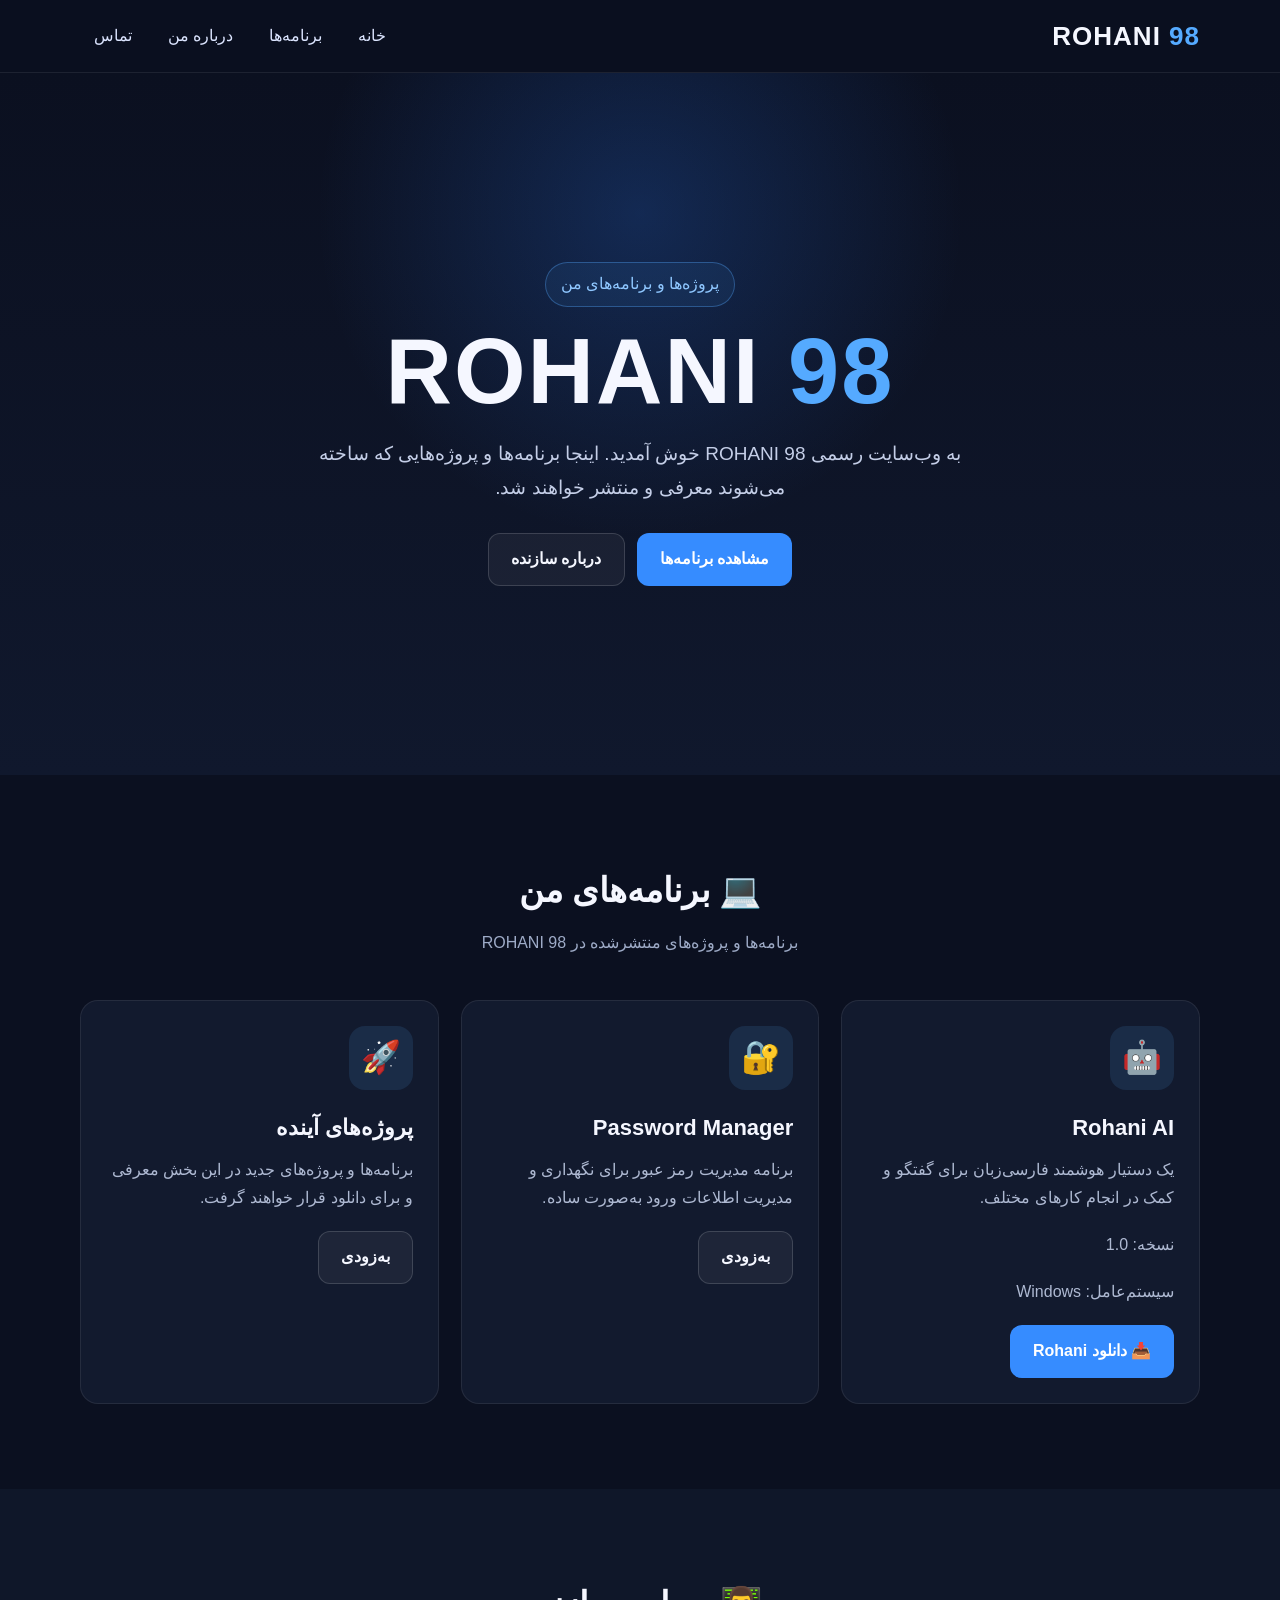
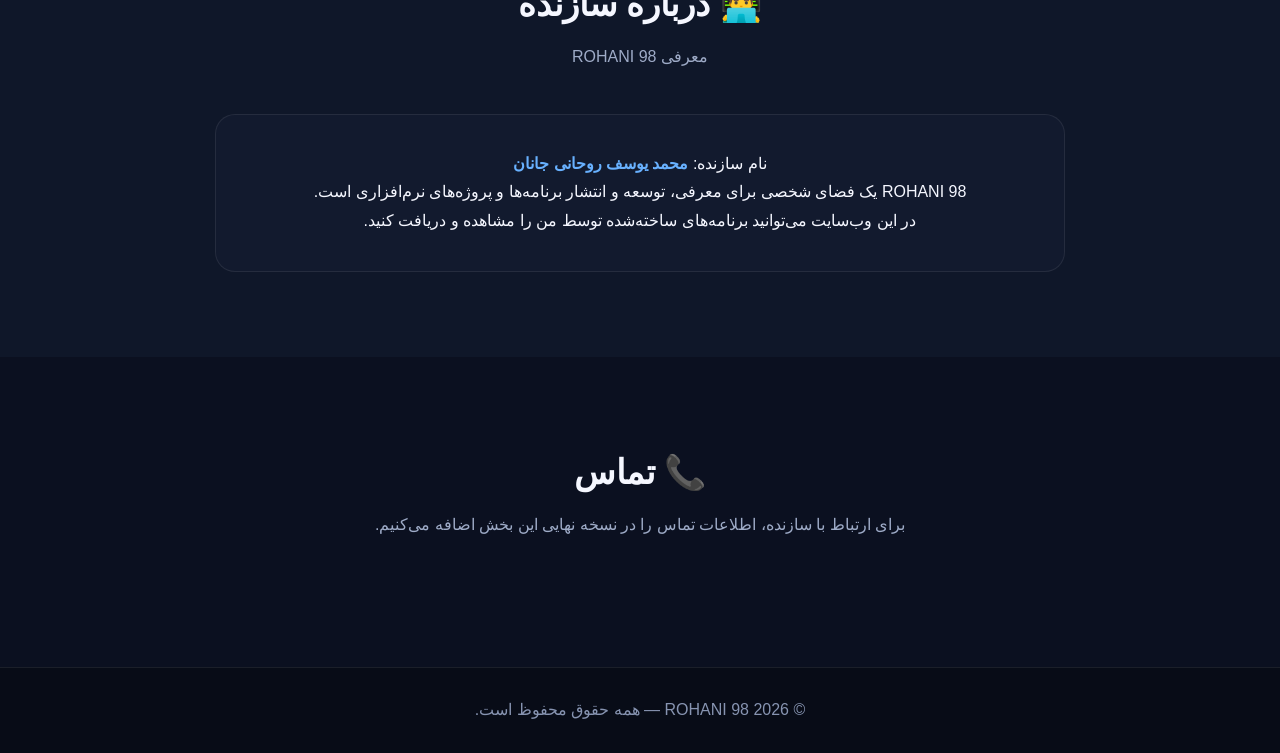
==== index.html @ f80e6290 "Add files via upload" ====
<!DOCTYPE html>
<html lang="fa" dir="rtl">

<head>
    <meta charset="UTF-8">

    <meta name="viewport"
          content="width=device-width, initial-scale=1.0">

    <title>ROHANI 98 | برنامه‌ها و پروژه‌ها</title>

    <meta name="description"
          content="وب‌سایت رسمی ROHANI 98 برای معرفی و انتشار برنامه‌ها و پروژه‌های محمد یوسف روحانی جانان">

    <link rel="stylesheet" href="style.css">
</head>

<body>

<!-- ================= HEADER ================= -->

<header class="navbar">

    <div class="container nav-inner">

        <a class="logo" href="#home">
            ROHANI <span>98</span>
        </a>

        <button
            class="menu-btn"
            id="menuBtn"
            aria-label="باز کردن منو"
            aria-expanded="false">
            ☰
        </button>

        <nav>
            <ul class="nav-links" id="navLinks">

                <li>
                    <a href="#home">خانه</a>
                </li>

                <li>
                    <a href="#apps">برنامه‌ها</a>
                </li>

                <li>
                    <a href="#about">درباره من</a>
                </li>

                <li>
                    <a href="#contact">تماس</a>
                </li>

            </ul>
        </nav>

    </div>

</header>


<!-- ================= MAIN ================= -->

<main>


    <!-- ================= HERO ================= -->

    <section class="hero" id="home">

        <div class="container">

            <div class="hero-badge">
                پروژه‌ها و برنامه‌های من
            </div>

            <h1>
                ROHANI <span>98</span>
            </h1>

            <p>
                به وب‌سایت رسمی ROHANI 98 خوش آمدید.
                اینجا برنامه‌ها و پروژه‌هایی که ساخته می‌شوند
                معرفی و منتشر خواهند شد.
            </p>

            <div class="buttons">

                <a
                    class="btn btn-primary"
                    href="#apps">
                    مشاهده برنامه‌ها
                </a>

                <a
                    class="btn btn-secondary"
                    href="#about">
                    درباره سازنده
                </a>

            </div>

        </div>

    </section>


    <!-- ================= PROGRAMS ================= -->

    <section class="section" id="apps">

        <div class="container">

            <div class="section-title">

                <h2>
                    💻 برنامه‌های من
                </h2>

                <p>
                    برنامه‌ها و پروژه‌های منتشرشده در ROHANI 98
                </p>

            </div>


            <div class="apps-grid">


                <!-- ================= ROHANI AI ================= -->

                <article class="card">

                    <div class="app-icon">
                        🤖
                    </div>

                    <h3>
                        Rohani AI
                    </h3>

                    <p>
                        یک دستیار هوشمند فارسی‌زبان برای
                        گفتگو و کمک در انجام کارهای مختلف.
                    </p>

                    <p class="app-info">
                        نسخه: 1.0
                    </p>

                    <p class="app-info">
                        سیستم‌عامل: Windows
                    </p>

                    <!-- DOWNLOAD BUTTON -->

                    <a
                        class="btn btn-primary"
                        href="downloads/Rohani.exe"
                        download="Rohani.exe">

                        📥 دانلود Rohani

                    </a>

                </article>


                <!-- ================= PASSWORD MANAGER ================= -->

                <article class="card">

                    <div class="app-icon">
                        🔐
                    </div>

                    <h3>
                        Password Manager
                    </h3>

                    <p>
                        برنامه مدیریت رمز عبور برای نگهداری
                        و مدیریت اطلاعات ورود به‌صورت ساده.
                    </p>

                    <a
                        class="btn btn-secondary"
                        href="#">

                        به‌زودی

                    </a>

                </article>


                <!-- ================= FUTURE PROJECTS ================= -->

                <article class="card">

                    <div class="app-icon">
                        🚀
                    </div>

                    <h3>
                        پروژه‌های آینده
                    </h3>

                    <p>
                        برنامه‌ها و پروژه‌های جدید در این بخش
                        معرفی و برای دانلود قرار خواهند گرفت.
                    </p>

                    <a
                        class="btn btn-secondary"
                        href="#">

                        به‌زودی

                    </a>

                </article>


            </div>

        </div>

    </section>


    <!-- ================= ABOUT ================= -->

    <section
        class="section about"
        id="about">

        <div class="container">

            <div class="section-title">

                <h2>
                    👨‍💻 درباره سازنده
                </h2>

                <p>
                    معرفی ROHANI 98
                </p>

            </div>


            <div class="about-box">

                <p>
                    نام سازنده:
                    <strong>
                        محمد یوسف روحانی جانان
                    </strong>
                </p>

                <p>
                    ROHANI 98 یک فضای شخصی برای معرفی،
                    توسعه و انتشار برنامه‌ها و پروژه‌های
                    نرم‌افزاری است.
                </p>

                <p>
                    در این وب‌سایت می‌توانید برنامه‌های
                    ساخته‌شده توسط من را مشاهده و دریافت کنید.
                </p>

            </div>

        </div>

    </section>


    <!-- ================= CONTACT ================= -->

    <section
        class="section"
        id="contact">

        <div class="container contact-box">

            <div class="section-title">

                <h2>
                    📞 تماس
                </h2>

                <p>
                    برای ارتباط با سازنده، اطلاعات تماس
                    را در نسخه نهایی این بخش اضافه می‌کنیم.
                </p>

            </div>

        </div>

    </section>


</main>


<!-- ================= FOOTER ================= -->

<footer>

    <div class="container">

        ©
        <span id="year"></span>
        ROHANI 98
        — همه حقوق محفوظ است.

    </div>

</footer>


<!-- ================= BACK TO TOP ================= -->

<button
    id="topBtn"
    title="بازگشت به بالا"
    aria-label="بازگشت به بالا">

    ↑

</button>


<!-- ================= JAVASCRIPT ================= -->

<script src="script.js"></script>

</body>

</html>
---- style.css ----
/* ROHANI 98 - style.css */
* {
    margin: 0;
    padding: 0;
    box-sizing: border-box;
}

html {
    scroll-behavior: smooth;
}

body {
    font-family: Tahoma, Arial, sans-serif;
    direction: rtl;
    background: #0b1020;
    color: #f5f7ff;
    line-height: 1.8;
}

a {
    color: inherit;
    text-decoration: none;
}

.container {
    width: min(1120px, 92%);
    margin: auto;
}

.navbar {
    position: sticky;
    top: 0;
    z-index: 1000;
    background: rgba(11, 16, 32, 0.92);
    backdrop-filter: blur(12px);
    border-bottom: 1px solid rgba(255,255,255,.08);
}

.nav-inner {
    min-height: 72px;
    display: flex;
    align-items: center;
    justify-content: space-between;
    gap: 20px;
}

.logo {
    font-family: Arial, sans-serif;
    font-size: 26px;
    font-weight: 900;
    letter-spacing: 1px;
}

.logo span {
    color: #55aaff;
}

.nav-links {
    display: flex;
    list-style: none;
    gap: 8px;
}

.nav-links a {
    display: block;
    padding: 8px 14px;
    border-radius: 10px;
    color: #dce5ff;
    transition: .2s;
}

.nav-links a:hover {
    background: rgba(85,170,255,.14);
    color: #fff;
}

.menu-btn {
    display: none;
    border: 0;
    background: transparent;
    color: white;
    font-size: 28px;
    cursor: pointer;
}

.hero {
    min-height: 78vh;
    display: grid;
    place-items: center;
    text-align: center;
    padding: 80px 0;
    background:
        radial-gradient(circle at 50% 20%, rgba(45,126,255,.22), transparent 38%),
        linear-gradient(180deg, #0b1020 0%, #10182d 100%);
}

.hero-badge {
    display: inline-block;
    padding: 7px 15px;
    border: 1px solid rgba(85,170,255,.35);
    border-radius: 999px;
    color: #8fc7ff;
    margin-bottom: 18px;
    background: rgba(85,170,255,.08);
}

.hero h1 {
    font-family: Arial, sans-serif;
    font-size: clamp(48px, 9vw, 92px);
    line-height: 1;
    letter-spacing: 2px;
    margin-bottom: 20px;
}

.hero h1 span {
    color: #55aaff;
}

.hero p {
    max-width: 700px;
    margin: 0 auto 28px;
    color: #c4cee7;
    font-size: 19px;
}

.buttons {
    display: flex;
    justify-content: center;
    flex-wrap: wrap;
    gap: 12px;
}

.btn {
    display: inline-flex;
    align-items: center;
    justify-content: center;
    padding: 11px 22px;
    border-radius: 12px;
    font-weight: bold;
    border: 1px solid transparent;
    transition: .2s;
    cursor: pointer;
}

.btn-primary {
    background: #368cff;
    color: white;
}

.btn-primary:hover {
    transform: translateY(-2px);
    background: #5ba3ff;
}

.btn-secondary {
    border-color: rgba(255,255,255,.15);
    background: rgba(255,255,255,.05);
}

.btn-secondary:hover {
    background: rgba(255,255,255,.1);
}

.section {
    padding: 85px 0;
}

.section-title {
    text-align: center;
    margin-bottom: 42px;
}

.section-title h2 {
    font-size: 34px;
    margin-bottom: 8px;
}

.section-title p {
    color: #9eabc7;
}

.apps-grid {
    display: grid;
    grid-template-columns: repeat(3, 1fr);
    gap: 22px;
}

.card {
    background: #121a2e;
    border: 1px solid rgba(255,255,255,.08);
    border-radius: 18px;
    padding: 25px;
    transition: .25s;
}

.card:hover {
    transform: translateY(-5px);
    border-color: rgba(85,170,255,.35);
}

.app-icon {
    width: 64px;
    height: 64px;
    display: grid;
    place-items: center;
    border-radius: 16px;
    background: rgba(85,170,255,.12);
    font-size: 32px;
    margin-bottom: 18px;
}

.card h3 {
    font-size: 22px;
    margin-bottom: 8px;
}

.card p {
    color: #aeb9d2;
    margin-bottom: 18px;
}

.about {
    background: #0f1729;
}

.about-box {
    max-width: 850px;
    margin: auto;
    text-align: center;
    background: #121a2e;
    border: 1px solid rgba(255,255,255,.08);
    border-radius: 20px;
    padding: 35px;
}

.about-box strong {
    color: #68b1ff;
}

.contact-box {
    text-align: center;
}

footer {
    padding: 28px 0;
    text-align: center;
    color: #8794b1;
    border-top: 1px solid rgba(255,255,255,.08);
    background: #080c17;
}

#topBtn {
    position: fixed;
    left: 22px;
    bottom: 22px;
    width: 45px;
    height: 45px;
    border: 0;
    border-radius: 50%;
    background: #368cff;
    color: white;
    font-size: 20px;
    cursor: pointer;
    display: none;
}

#topBtn.show {
    display: block;
}

@media (max-width: 800px) {
    .menu-btn {
        display: block;
    }

    .nav-links {
        display: none;
        position: absolute;
        top: 72px;
        right: 4%;
        left: 4%;
        padding: 12px;
        flex-direction: column;
        background: #121a2e;
        border: 1px solid rgba(255,255,255,.1);
        border-radius: 14px;
    }

    .nav-links.open {
        display: flex;
    }

    .apps-grid {
        grid-template-columns: 1fr;
    }

    .hero {
        min-height: 70vh;
    }
}
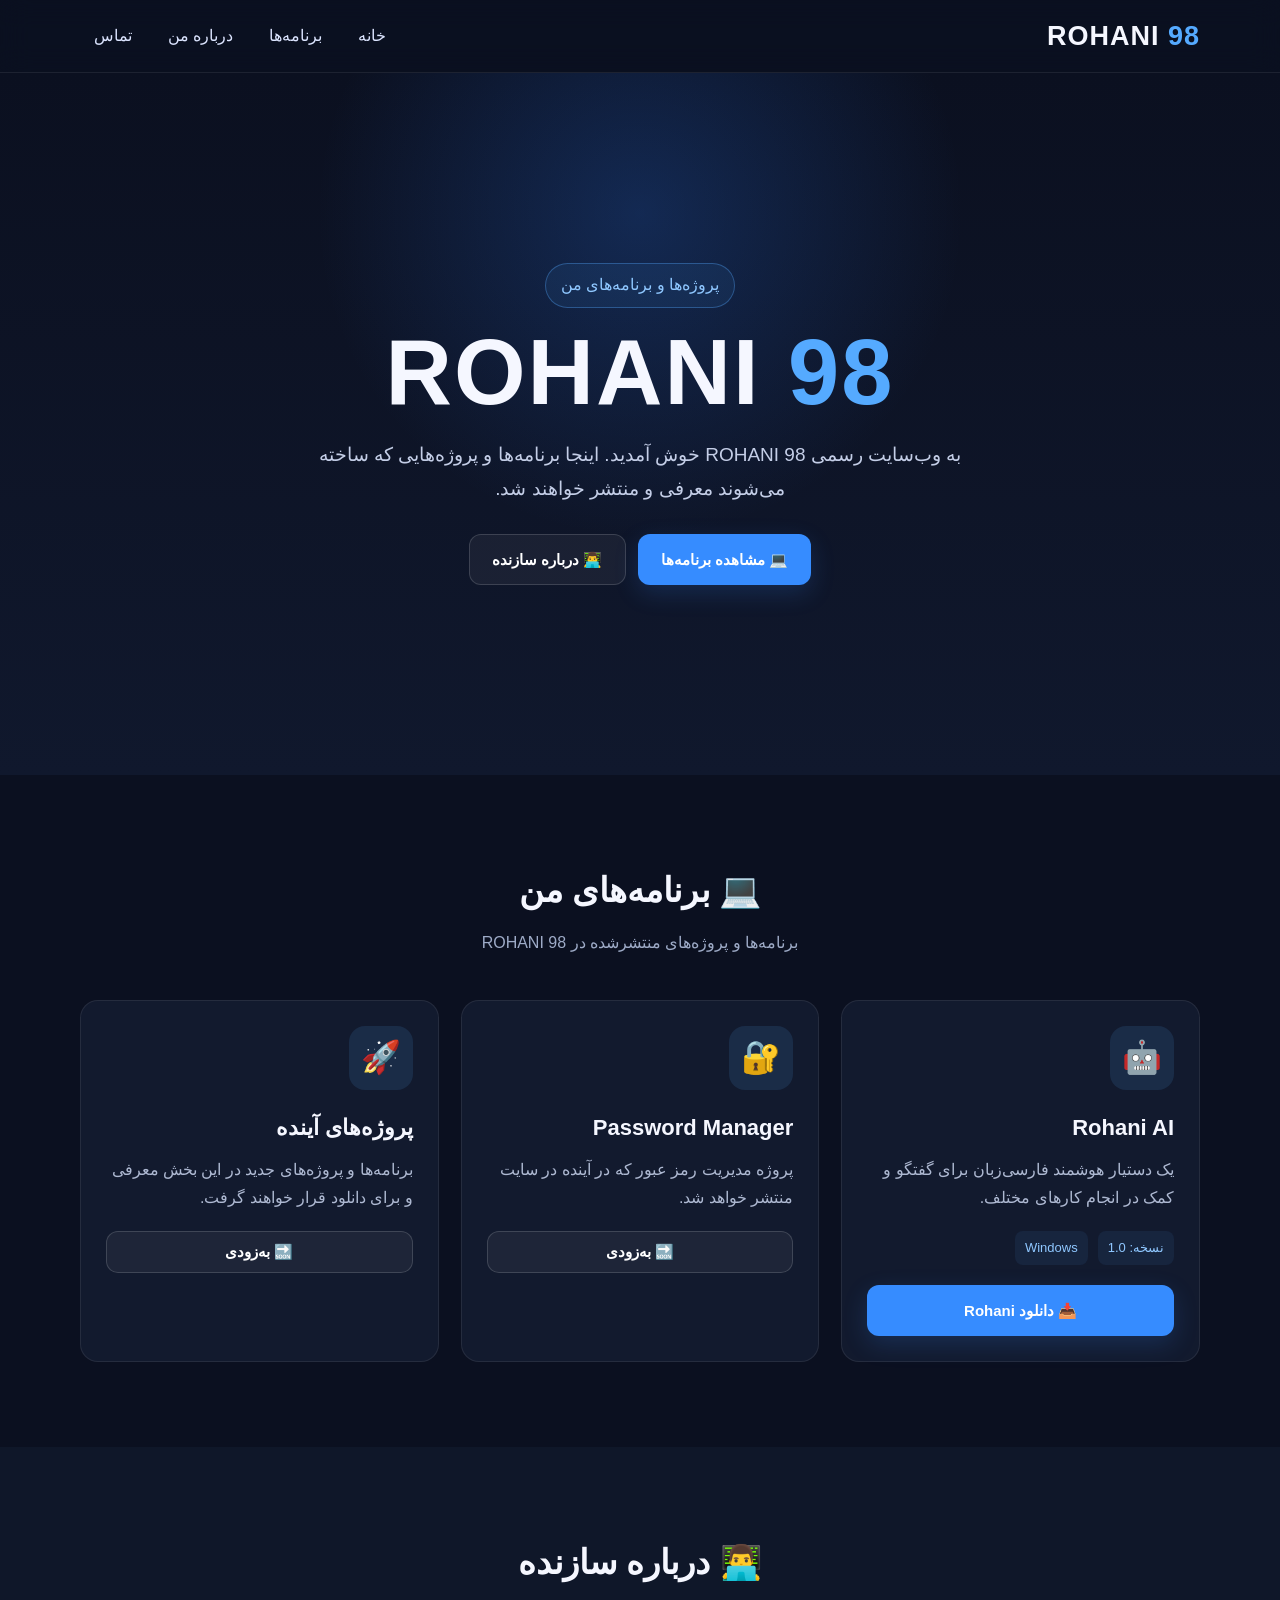
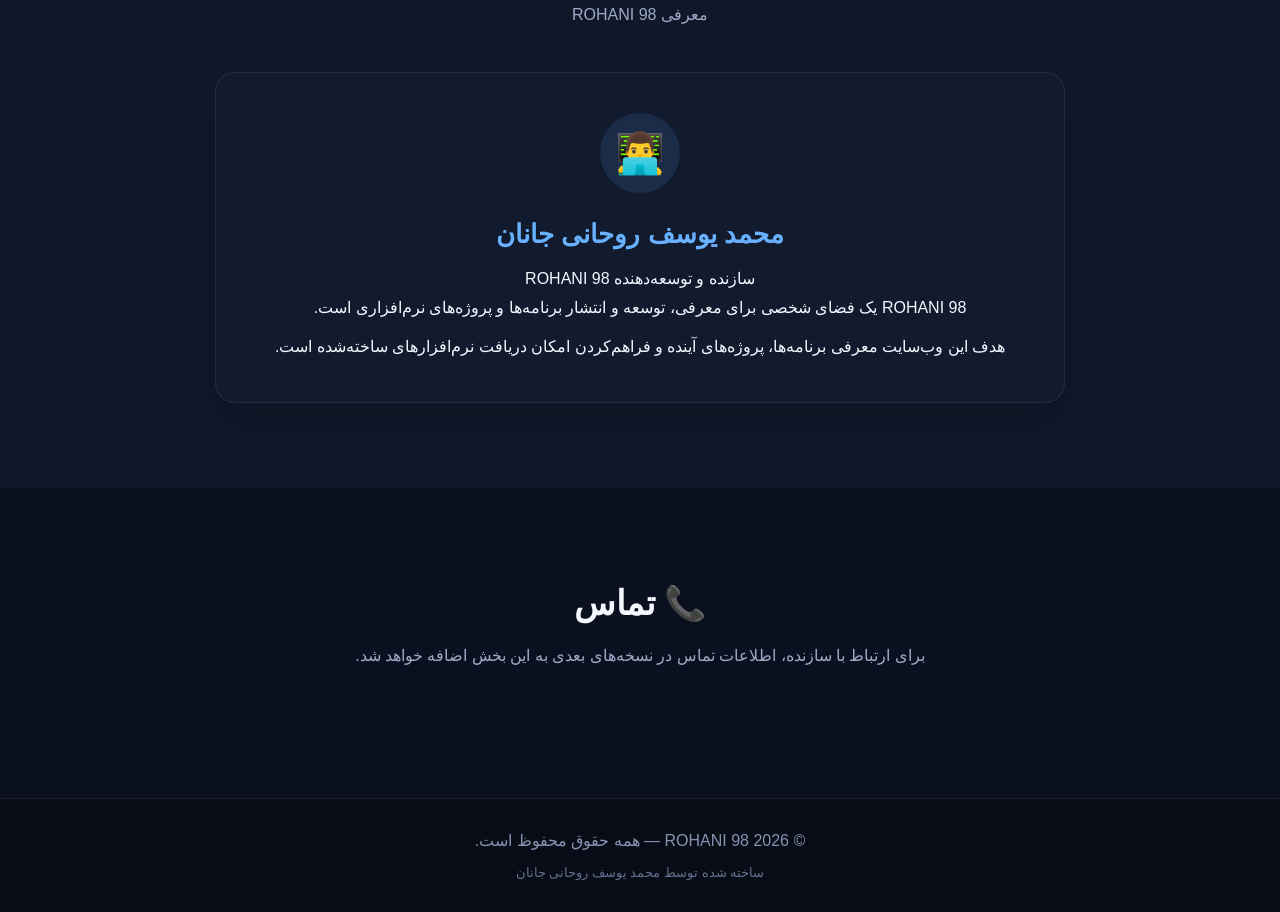
==== commit 2183b413: "Add files via upload" ====
--- a/index.html
+++ b/index.html
@@ -4,20 +4,30 @@
 <head>
     <meta charset="UTF-8">
 
-    <meta name="viewport"
-          content="width=device-width, initial-scale=1.0">
+    <meta name="viewport" content="width=device-width, initial-scale=1.0">
 
     <title>ROHANI 98 | برنامه‌ها و پروژه‌ها</title>
 
-    <meta name="description"
-          content="وب‌سایت رسمی ROHANI 98 برای معرفی و انتشار برنامه‌ها و پروژه‌های محمد یوسف روحانی جانان">
+    <meta
+        name="description"
+        content="وب‌سایت رسمی ROHANI 98 برای معرفی و انتشار برنامه‌ها و پروژه‌های محمد یوسف روحانی جانان"
+    >
+
+    <meta
+        name="keywords"
+        content="ROHANI 98, Rohani AI, محمد یوسف روحانی جانان, برنامه, نرم افزار, ربات هوشمند"
+    >
+
+    <meta name="author" content="محمد یوسف روحانی جانان">
 
     <link rel="stylesheet" href="style.css">
 </head>
 
 <body>
 
-<!-- ================= HEADER ================= -->
+<!-- =========================
+     NAVBAR
+========================= -->
 
 <header class="navbar">
 
@@ -31,11 +41,13 @@
             class="menu-btn"
             id="menuBtn"
             aria-label="باز کردن منو"
-            aria-expanded="false">
+            aria-expanded="false"
+        >
             ☰
         </button>
 
         <nav>
+
             <ul class="nav-links" id="navLinks">
 
                 <li>
@@ -55,6 +67,7 @@
                 </li>
 
             </ul>
+
         </nav>
 
     </div>
@@ -62,12 +75,16 @@
 </header>
 
 
-<!-- ================= MAIN ================= -->
+<!-- =========================
+     MAIN
+========================= -->
 
 <main>
 
 
-    <!-- ================= HERO ================= -->
+    <!-- =========================
+         HERO
+    ========================= -->
 
     <section class="hero" id="home">
 
@@ -91,14 +108,16 @@
 
                 <a
                     class="btn btn-primary"
-                    href="#apps">
-                    مشاهده برنامه‌ها
+                    href="#apps"
+                >
+                    💻 مشاهده برنامه‌ها
                 </a>
 
                 <a
                     class="btn btn-secondary"
-                    href="#about">
-                    درباره سازنده
+                    href="#about"
+                >
+                    👨‍💻 درباره سازنده
                 </a>
 
             </div>
@@ -108,7 +127,9 @@
     </section>
 
 
-    <!-- ================= PROGRAMS ================= -->
+    <!-- =========================
+         APPS
+    ========================= -->
 
     <section class="section" id="apps">
 
@@ -130,7 +151,9 @@
             <div class="apps-grid">
 
 
-                <!-- ================= ROHANI AI ================= -->
+                <!-- =========================
+                     ROHANI AI
+                ========================= -->
 
                 <article class="card">
 
@@ -143,33 +166,36 @@
                     </h3>
 
                     <p>
-                        یک دستیار هوشمند فارسی‌زبان برای
-                        گفتگو و کمک در انجام کارهای مختلف.
+                        یک دستیار هوشمند فارسی‌زبان برای گفتگو
+                        و کمک در انجام کارهای مختلف.
                     </p>
 
-                    <p class="app-info">
-                        نسخه: 1.0
-                    </p>
-
-                    <p class="app-info">
-                        سیستم‌عامل: Windows
-                    </p>
-
-                    <!-- DOWNLOAD BUTTON -->
+                    <div class="app-details">
+
+                        <span>
+                            نسخه: 1.0
+                        </span>
+
+                        <span>
+                            Windows
+                        </span>
+
+                    </div>
 
                     <a
-                        class="btn btn-primary"
-                        href="downloads/Rohani.exe"
-                        download="Rohani.exe">
-
+                        class="btn btn-primary download-btn"
+                        href="https://github.com/afghanvafanorzahi-alt/afghanvafanorzahi-alt.github.io/releases/latest/download/Rohani.exe"
+                        download="Rohani.exe"
+                    >
                         📥 دانلود Rohani
-
                     </a>
 
                 </article>
 
 
-                <!-- ================= PASSWORD MANAGER ================= -->
+                <!-- =========================
+                     PASSWORD MANAGER
+                ========================= -->
 
                 <article class="card">
 
@@ -182,22 +208,24 @@
                     </h3>
 
                     <p>
-                        برنامه مدیریت رمز عبور برای نگهداری
-                        و مدیریت اطلاعات ورود به‌صورت ساده.
+                        پروژه مدیریت رمز عبور که در آینده
+                        در سایت منتشر خواهد شد.
                     </p>
 
-                    <a
+                    <button
                         class="btn btn-secondary"
-                        href="#">
-
-                        به‌زودی
-
-                    </a>
+                        type="button"
+                        data-coming-soon
+                    >
+                        🔜 به‌زودی
+                    </button>
 
                 </article>
 
 
-                <!-- ================= FUTURE PROJECTS ================= -->
+                <!-- =========================
+                     FUTURE PROJECTS
+                ========================= -->
 
                 <article class="card">
 
@@ -214,13 +242,13 @@
                         معرفی و برای دانلود قرار خواهند گرفت.
                     </p>
 
-                    <a
+                    <button
                         class="btn btn-secondary"
-                        href="#">
-
-                        به‌زودی
-
-                    </a>
+                        type="button"
+                        data-coming-soon
+                    >
+                        🔜 به‌زودی
+                    </button>
 
                 </article>
 
@@ -232,11 +260,14 @@
     </section>
 
 
-    <!-- ================= ABOUT ================= -->
+    <!-- =========================
+         ABOUT
+    ========================= -->
 
     <section
         class="section about"
-        id="about">
+        id="about"
+    >
 
         <div class="container">
 
@@ -255,11 +286,16 @@
 
             <div class="about-box">
 
+                <div class="creator-icon">
+                    👨‍💻
+                </div>
+
+                <h3>
+                    محمد یوسف روحانی جانان
+                </h3>
+
                 <p>
-                    نام سازنده:
-                    <strong>
-                        محمد یوسف روحانی جانان
-                    </strong>
+                    سازنده و توسعه‌دهنده ROHANI 98
                 </p>
 
                 <p>
@@ -268,9 +304,10 @@
                     نرم‌افزاری است.
                 </p>
 
-                <p>
-                    در این وب‌سایت می‌توانید برنامه‌های
-                    ساخته‌شده توسط من را مشاهده و دریافت کنید.
+                <p class="creator-description">
+                    هدف این وب‌سایت معرفی برنامه‌ها،
+                    پروژه‌های آینده و فراهم‌کردن امکان
+                    دریافت نرم‌افزارهای ساخته‌شده است.
                 </p>
 
             </div>
@@ -280,24 +317,31 @@
     </section>
 
 
-    <!-- ================= CONTACT ================= -->
+    <!-- =========================
+         CONTACT
+    ========================= -->
 
     <section
         class="section"
-        id="contact">
-
-        <div class="container contact-box">
-
-            <div class="section-title">
-
-                <h2>
-                    📞 تماس
-                </h2>
-
-                <p>
-                    برای ارتباط با سازنده، اطلاعات تماس
-                    را در نسخه نهایی این بخش اضافه می‌کنیم.
-                </p>
+        id="contact"
+    >
+
+        <div class="container">
+
+            <div class="contact-box">
+
+                <div class="section-title">
+
+                    <h2>
+                        📞 تماس
+                    </h2>
+
+                    <p>
+                        برای ارتباط با سازنده، اطلاعات تماس
+                        در نسخه‌های بعدی به این بخش اضافه خواهد شد.
+                    </p>
+
+                </div>
 
             </div>
 
@@ -309,36 +353,43 @@
 </main>
 
 
-<!-- ================= FOOTER ================= -->
+<!-- =========================
+     FOOTER
+========================= -->
 
 <footer>
 
     <div class="container">
 
-        ©
-        <span id="year"></span>
-        ROHANI 98
-        — همه حقوق محفوظ است.
+        <p>
+            © <span id="year"></span>
+            ROHANI 98
+            — همه حقوق محفوظ است.
+        </p>
+
+        <p class="footer-creator">
+            ساخته شده توسط
+            محمد یوسف روحانی جانان
+        </p>
 
     </div>
 
 </footer>
 
 
-<!-- ================= BACK TO TOP ================= -->
+<!-- =========================
+     BACK TO TOP
+========================= -->
 
 <button
     id="topBtn"
     title="بازگشت به بالا"
-    aria-label="بازگشت به بالا">
-
+    aria-label="بازگشت به بالا"
+>
     ↑
-
 </button>
 
 
-<!-- ================= JAVASCRIPT ================= -->
-
 <script src="script.js"></script>
 
 </body>
--- a/style.css
+++ b/style.css
@@ -1,300 +1,792 @@
-/* ROHANI 98 - style.css */
+/* =====================================================
+   ROHANI 98
+   Main Website Styles
+===================================================== */
+
+
+/* =====================================================
+   RESET
+===================================================== */
+
 * {
     margin: 0;
     padding: 0;
     box-sizing: border-box;
 }
 
+
+/* =====================================================
+   HTML
+===================================================== */
+
 html {
     scroll-behavior: smooth;
 }
 
+
+/* =====================================================
+   BODY
+===================================================== */
+
 body {
     font-family: Tahoma, Arial, sans-serif;
+
     direction: rtl;
+
     background: #0b1020;
+
     color: #f5f7ff;
+
     line-height: 1.8;
 }
+
+
+/* =====================================================
+   LINKS
+===================================================== */
 
 a {
     color: inherit;
+
     text-decoration: none;
 }
+
+
+/* =====================================================
+   CONTAINER
+===================================================== */
 
 .container {
     width: min(1120px, 92%);
+
     margin: auto;
 }
+
+
+/* =====================================================
+   NAVBAR
+===================================================== */
 
 .navbar {
     position: sticky;
+
     top: 0;
+
     z-index: 1000;
-    background: rgba(11, 16, 32, 0.92);
-    backdrop-filter: blur(12px);
-    border-bottom: 1px solid rgba(255,255,255,.08);
-}
+
+    background: rgba(11, 16, 32, 0.94);
+
+    backdrop-filter: blur(14px);
+
+    border-bottom: 1px solid rgba(255, 255, 255, 0.08);
+}
+
 
 .nav-inner {
     min-height: 72px;
+
     display: flex;
+
     align-items: center;
+
     justify-content: space-between;
+
     gap: 20px;
 }
+
+
+/* =====================================================
+   LOGO
+===================================================== */
 
 .logo {
     font-family: Arial, sans-serif;
-    font-size: 26px;
+
+    font-size: 27px;
+
     font-weight: 900;
+
     letter-spacing: 1px;
 }
+
 
 .logo span {
     color: #55aaff;
 }
 
+
+/* =====================================================
+   NAV LINKS
+===================================================== */
+
 .nav-links {
     display: flex;
+
     list-style: none;
+
     gap: 8px;
 }
+
 
 .nav-links a {
     display: block;
+
     padding: 8px 14px;
+
     border-radius: 10px;
+
     color: #dce5ff;
-    transition: .2s;
-}
+
+    transition: 0.25s;
+}
+
 
 .nav-links a:hover {
-    background: rgba(85,170,255,.14);
-    color: #fff;
-}
+    background: rgba(85, 170, 255, 0.14);
+
+    color: #ffffff;
+
+    transform: translateY(-1px);
+}
+
+
+/* =====================================================
+   MOBILE MENU BUTTON
+===================================================== */
 
 .menu-btn {
     display: none;
+
     border: 0;
+
     background: transparent;
+
     color: white;
+
     font-size: 28px;
+
     cursor: pointer;
 }
+
+
+/* =====================================================
+   HERO
+===================================================== */
 
 .hero {
     min-height: 78vh;
+
     display: grid;
+
     place-items: center;
+
     text-align: center;
+
     padding: 80px 0;
+
     background:
-        radial-gradient(circle at 50% 20%, rgba(45,126,255,.22), transparent 38%),
-        linear-gradient(180deg, #0b1020 0%, #10182d 100%);
-}
+        radial-gradient(
+            circle at 50% 20%,
+            rgba(45, 126, 255, 0.22),
+            transparent 38%
+        ),
+        linear-gradient(
+            180deg,
+            #0b1020 0%,
+            #10182d 100%
+        );
+}
+
 
 .hero-badge {
     display: inline-block;
+
     padding: 7px 15px;
-    border: 1px solid rgba(85,170,255,.35);
+
+    border: 1px solid rgba(85, 170, 255, 0.35);
+
     border-radius: 999px;
+
     color: #8fc7ff;
+
     margin-bottom: 18px;
-    background: rgba(85,170,255,.08);
-}
+
+    background: rgba(85, 170, 255, 0.08);
+}
+
 
 .hero h1 {
     font-family: Arial, sans-serif;
+
     font-size: clamp(48px, 9vw, 92px);
+
     line-height: 1;
+
     letter-spacing: 2px;
+
     margin-bottom: 20px;
 }
+
 
 .hero h1 span {
     color: #55aaff;
 }
 
+
 .hero p {
     max-width: 700px;
+
     margin: 0 auto 28px;
+
     color: #c4cee7;
+
     font-size: 19px;
 }
+
+
+/* =====================================================
+   BUTTON GROUP
+===================================================== */
 
 .buttons {
     display: flex;
+
     justify-content: center;
+
     flex-wrap: wrap;
+
     gap: 12px;
 }
+
+
+/* =====================================================
+   BUTTON
+===================================================== */
 
 .btn {
     display: inline-flex;
+
     align-items: center;
+
     justify-content: center;
+
     padding: 11px 22px;
+
     border-radius: 12px;
+
     font-weight: bold;
+
     border: 1px solid transparent;
-    transition: .2s;
+
+    transition: 0.25s;
+
     cursor: pointer;
-}
+
+    font-family: inherit;
+
+    font-size: 15px;
+}
+
+
+.btn:hover {
+    transform: translateY(-2px);
+}
+
+
+/* =====================================================
+   PRIMARY BUTTON
+===================================================== */
 
 .btn-primary {
     background: #368cff;
+
     color: white;
-}
+
+    box-shadow:
+        0 8px 25px rgba(54, 140, 255, 0.18);
+}
+
 
 .btn-primary:hover {
-    transform: translateY(-2px);
     background: #5ba3ff;
-}
+
+    box-shadow:
+        0 10px 30px rgba(54, 140, 255, 0.28);
+}
+
+
+/* =====================================================
+   SECONDARY BUTTON
+===================================================== */
 
 .btn-secondary {
-    border-color: rgba(255,255,255,.15);
-    background: rgba(255,255,255,.05);
-}
+    border-color: rgba(255, 255, 255, 0.15);
+
+    background: rgba(255, 255, 255, 0.05);
+
+    color: #ffffff;
+}
+
 
 .btn-secondary:hover {
-    background: rgba(255,255,255,.1);
-}
+    background: rgba(255, 255, 255, 0.1);
+}
+
+
+/* =====================================================
+   SECTIONS
+===================================================== */
 
 .section {
     padding: 85px 0;
 }
 
+
+/* =====================================================
+   SECTION TITLE
+===================================================== */
+
 .section-title {
     text-align: center;
+
     margin-bottom: 42px;
 }
+
 
 .section-title h2 {
     font-size: 34px;
+
     margin-bottom: 8px;
 }
+
 
 .section-title p {
     color: #9eabc7;
 }
 
+
+/* =====================================================
+   APPS GRID
+===================================================== */
+
 .apps-grid {
     display: grid;
+
     grid-template-columns: repeat(3, 1fr);
+
     gap: 22px;
 }
+
+
+/* =====================================================
+   CARD
+===================================================== */
 
 .card {
     background: #121a2e;
-    border: 1px solid rgba(255,255,255,.08);
+
+    border: 1px solid rgba(255, 255, 255, 0.08);
+
     border-radius: 18px;
+
     padding: 25px;
-    transition: .25s;
-}
+
+    transition: 0.25s;
+
+    display: flex;
+
+    flex-direction: column;
+}
+
 
 .card:hover {
     transform: translateY(-5px);
-    border-color: rgba(85,170,255,.35);
-}
+
+    border-color: rgba(85, 170, 255, 0.35);
+
+    box-shadow:
+        0 15px 40px rgba(0, 0, 0, 0.18);
+}
+
+
+/* =====================================================
+   APP ICON
+===================================================== */
 
 .app-icon {
     width: 64px;
+
     height: 64px;
+
     display: grid;
+
     place-items: center;
+
     border-radius: 16px;
-    background: rgba(85,170,255,.12);
+
+    background: rgba(85, 170, 255, 0.12);
+
     font-size: 32px;
+
     margin-bottom: 18px;
 }
+
+
+/* =====================================================
+   CARD TITLE
+===================================================== */
 
 .card h3 {
     font-size: 22px;
+
     margin-bottom: 8px;
 }
+
+
+/* =====================================================
+   CARD TEXT
+===================================================== */
 
 .card p {
     color: #aeb9d2;
+
     margin-bottom: 18px;
 }
+
+
+/* =====================================================
+   APP DETAILS
+===================================================== */
+
+.app-details {
+    display: flex;
+
+    gap: 10px;
+
+    flex-wrap: wrap;
+
+    margin-bottom: 20px;
+}
+
+
+.app-details span {
+    display: inline-block;
+
+    padding: 5px 10px;
+
+    border-radius: 8px;
+
+    background: rgba(85, 170, 255, 0.08);
+
+    color: #8fc7ff;
+
+    font-size: 13px;
+}
+
+
+/* =====================================================
+   DOWNLOAD BUTTON
+===================================================== */
+
+.download-btn {
+    width: 100%;
+
+    margin-top: auto;
+}
+
+
+/* =====================================================
+   ABOUT
+===================================================== */
 
 .about {
     background: #0f1729;
 }
 
+
+/* =====================================================
+   ABOUT BOX
+===================================================== */
+
 .about-box {
     max-width: 850px;
+
     margin: auto;
+
     text-align: center;
+
     background: #121a2e;
-    border: 1px solid rgba(255,255,255,.08);
+
+    border: 1px solid rgba(255, 255, 255, 0.08);
+
     border-radius: 20px;
-    padding: 35px;
-}
-
-.about-box strong {
+
+    padding: 40px 35px;
+
+    box-shadow:
+        0 20px 50px rgba(0, 0, 0, 0.12);
+}
+
+
+/* =====================================================
+   CREATOR ICON
+===================================================== */
+
+.creator-icon {
+    width: 80px;
+
+    height: 80px;
+
+    display: grid;
+
+    place-items: center;
+
+    margin: 0 auto 18px;
+
+    border-radius: 50%;
+
+    background: rgba(85, 170, 255, 0.12);
+
+    font-size: 40px;
+}
+
+
+/* =====================================================
+   CREATOR TITLE
+===================================================== */
+
+.about-box h3 {
+    font-size: 26px;
+
+    margin-bottom: 8px;
+
     color: #68b1ff;
 }
+
+
+/* =====================================================
+   CREATOR DESCRIPTION
+===================================================== */
+
+.creator-description {
+    margin-top: 10px;
+}
+
+
+/* =====================================================
+   CONTACT
+===================================================== */
 
 .contact-box {
     text-align: center;
 }
 
+
+/* =====================================================
+   FOOTER
+===================================================== */
+
 footer {
     padding: 28px 0;
+
     text-align: center;
+
     color: #8794b1;
-    border-top: 1px solid rgba(255,255,255,.08);
+
+    border-top: 1px solid rgba(255, 255, 255, 0.08);
+
     background: #080c17;
 }
+
+
+.footer-creator {
+    margin-top: 5px;
+
+    font-size: 13px;
+
+    color: #64718e;
+}
+
+
+/* =====================================================
+   TOP BUTTON
+===================================================== */
 
 #topBtn {
     position: fixed;
+
     left: 22px;
+
     bottom: 22px;
+
     width: 45px;
+
     height: 45px;
+
     border: 0;
+
     border-radius: 50%;
+
     background: #368cff;
+
     color: white;
-    font-size: 20px;
+
+    font-size: 22px;
+
     cursor: pointer;
-    display: none;
-}
+
+    opacity: 0;
+
+    visibility: hidden;
+
+    transform: translateY(10px);
+
+    transition: 0.25s;
+
+    box-shadow:
+        0 8px 25px rgba(54, 140, 255, 0.25);
+}
+
 
 #topBtn.show {
-    display: block;
-}
-
-@media (max-width: 800px) {
+    opacity: 1;
+
+    visibility: visible;
+
+    transform: translateY(0);
+}
+
+
+#topBtn:hover {
+    background: #5ba3ff;
+
+    transform: translateY(-3px);
+}
+
+
+/* =====================================================
+   MOBILE
+===================================================== */
+
+@media (max-width: 850px) {
+
     .menu-btn {
         display: block;
     }
 
+
+    nav {
+        position: absolute;
+
+        top: 72px;
+
+        right: 0;
+
+        width: 100%;
+
+        background: rgba(11, 16, 32, 0.98);
+
+        border-bottom: 1px solid rgba(255, 255, 255, 0.08);
+
+        display: none;
+    }
+
+
+    nav.active {
+        display: block;
+    }
+
+
     .nav-links {
-        display: none;
-        position: absolute;
-        top: 72px;
-        right: 4%;
-        left: 4%;
-        padding: 12px;
         flex-direction: column;
-        background: #121a2e;
-        border: 1px solid rgba(255,255,255,.1);
-        border-radius: 14px;
-    }
-
-    .nav-links.open {
-        display: flex;
-    }
+
+        padding: 15px;
+
+        gap: 5px;
+    }
+
+
+    .nav-links a {
+        padding: 12px 15px;
+    }
+
 
     .apps-grid {
         grid-template-columns: 1fr;
     }
 
+
     .hero {
         min-height: 70vh;
-    }
-}
+
+        padding: 70px 0;
+    }
+
+
+    .hero p {
+        font-size: 17px;
+    }
+
+
+    .section {
+        padding: 65px 0;
+    }
+
+
+    .section-title h2 {
+        font-size: 28px;
+    }
+
+
+    .about-box {
+        padding: 30px 20px;
+    }
+
+}
+
+
+/* =====================================================
+   SMALL MOBILE
+===================================================== */
+
+@media (max-width: 500px) {
+
+    .logo {
+        font-size: 23px;
+    }
+
+
+    .hero h1 {
+        font-size: 52px;
+    }
+
+
+    .hero-badge {
+        font-size: 13px;
+    }
+
+
+    .buttons {
+        flex-direction: column;
+
+        align-items: stretch;
+    }
+
+
+    .buttons .btn {
+        width: 100%;
+    }
+
+
+    .card {
+        padding: 22px;
+    }
+
+
+    #topBtn {
+        left: 15px;
+
+        bottom: 15px;
+    }
+
+}
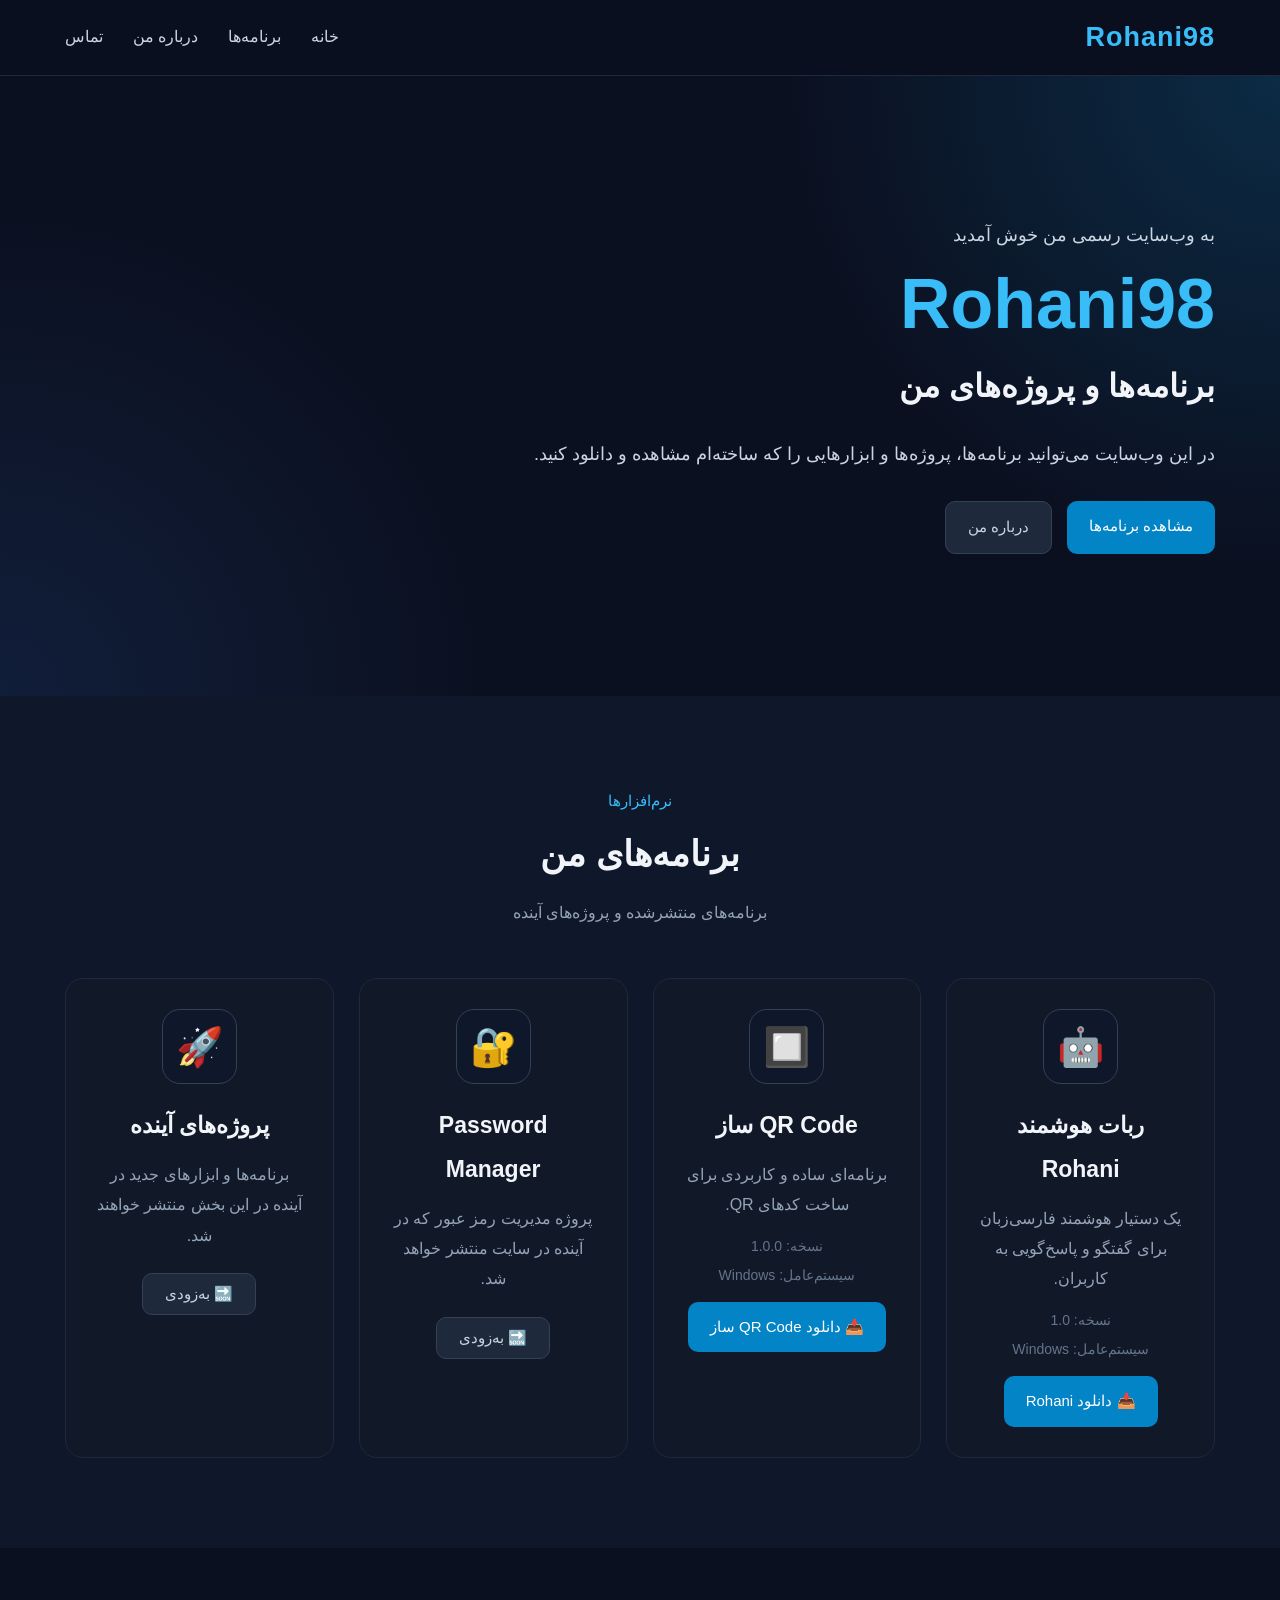
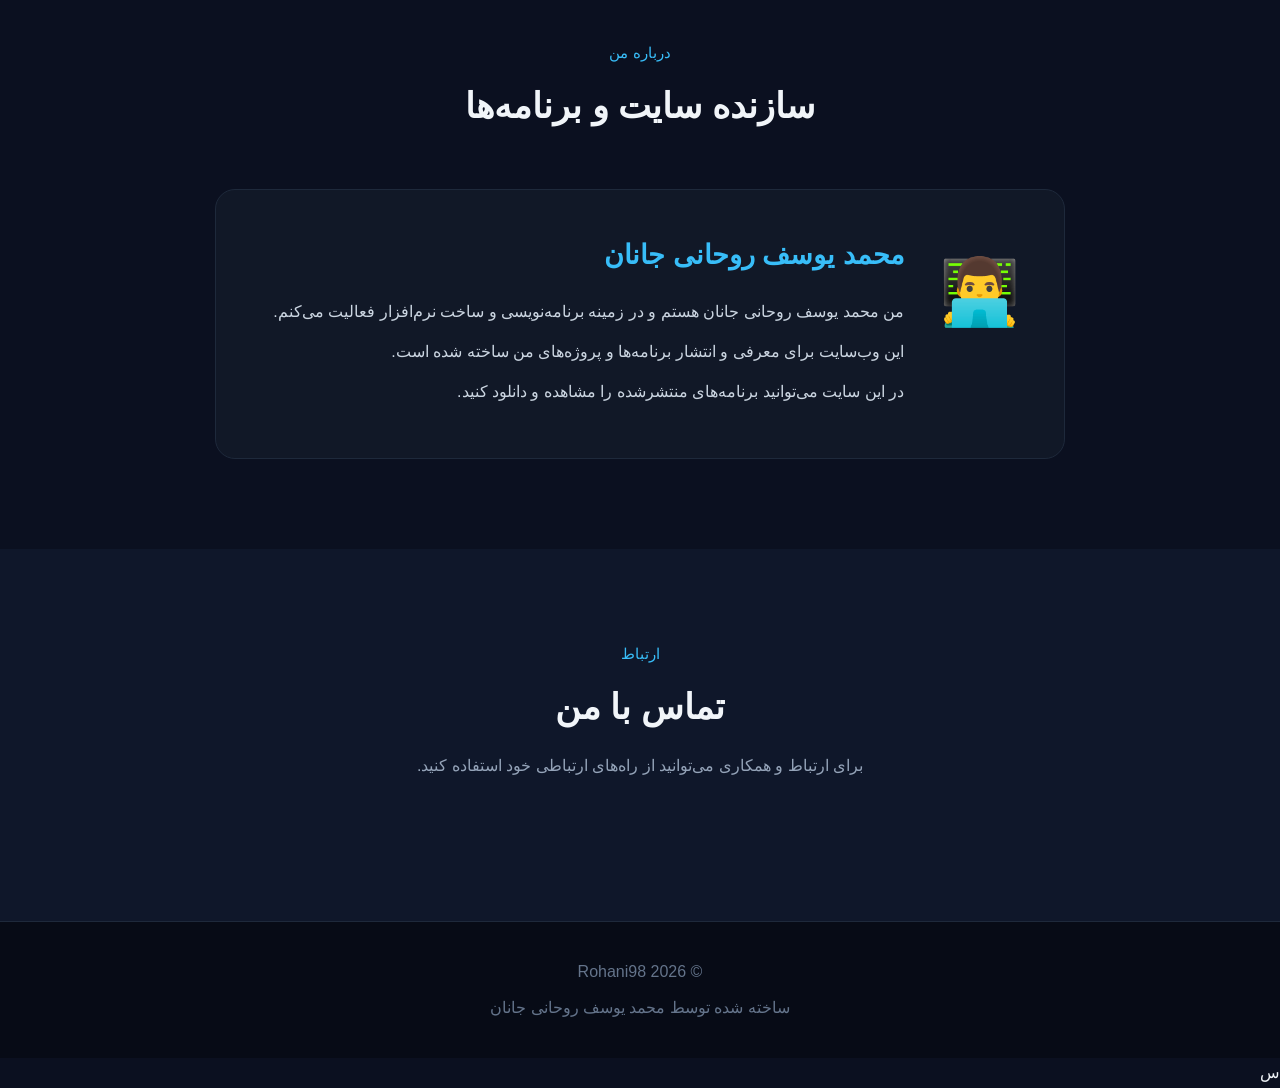
==== commit ab1d47e7: "Add files via upload" ====
--- a/index.html
+++ b/index.html
@@ -4,394 +4,415 @@
 <head>
     <meta charset="UTF-8">
 
-    <meta name="viewport" content="width=device-width, initial-scale=1.0">
-
-    <title>ROHANI 98 | برنامه‌ها و پروژه‌ها</title>
-
-    <meta
-        name="description"
-        content="وب‌سایت رسمی ROHANI 98 برای معرفی و انتشار برنامه‌ها و پروژه‌های محمد یوسف روحانی جانان"
-    >
-
-    <meta
-        name="keywords"
-        content="ROHANI 98, Rohani AI, محمد یوسف روحانی جانان, برنامه, نرم افزار, ربات هوشمند"
-    >
-
-    <meta name="author" content="محمد یوسف روحانی جانان">
+    <meta name="viewport"
+          content="width=device-width, initial-scale=1.0">
+
+    <meta name="description"
+          content="Rohani98 - وب‌سایت رسمی برنامه‌ها و پروژه‌های محمد یوسف روحانی جانان">
+
+    <meta name="keywords"
+          content="Rohani98, روحانی 98, Rohani, QR Code ساز, ربات هوشمند Rohani, برنامه ویندوز">
+
+    <meta name="author"
+          content="محمد یوسف روحانی جانان">
+
+    <title>Rohani98 | برنامه‌ها و پروژه‌ها</title>
 
     <link rel="stylesheet" href="style.css">
 </head>
 
 <body>
 
-<!-- =========================
-     NAVBAR
-========================= -->
-
-<header class="navbar">
-
-    <div class="container nav-inner">
-
-        <a class="logo" href="#home">
-            ROHANI <span>98</span>
-        </a>
-
-        <button
-            class="menu-btn"
-            id="menuBtn"
-            aria-label="باز کردن منو"
-            aria-expanded="false"
+    <!-- ================= NAVBAR ================= -->
+
+    <header class="navbar">
+
+        <div class="container nav-container">
+
+            <a href="#home" class="logo">
+                Rohani98
+            </a>
+
+            <button
+                class="menu-toggle"
+                id="menuToggle"
+                type="button"
+                aria-label="باز کردن منو"
+            >
+                ☰
+            </button>
+
+            <nav id="navMenu">
+
+                <a href="#home">
+                    خانه
+                </a>
+
+                <a href="#apps">
+                    برنامه‌ها
+                </a>
+
+                <a href="#about">
+                    درباره من
+                </a>
+
+                <a href="#contact">
+                    تماس
+                </a>
+
+            </nav>
+
+        </div>
+
+    </header>
+
+
+    <!-- ================= HERO ================= -->
+
+    <main>
+
+        <section
+            id="home"
+            class="hero"
         >
-            ☰
-        </button>
-
-        <nav>
-
-            <ul class="nav-links" id="navLinks">
-
-                <li>
-                    <a href="#home">خانه</a>
-                </li>
-
-                <li>
-                    <a href="#apps">برنامه‌ها</a>
-                </li>
-
-                <li>
-                    <a href="#about">درباره من</a>
-                </li>
-
-                <li>
-                    <a href="#contact">تماس</a>
-                </li>
-
-            </ul>
-
-        </nav>
-
-    </div>
-
-</header>
-
-
-<!-- =========================
-     MAIN
-========================= -->
-
-<main>
-
-
-    <!-- =========================
-         HERO
-    ========================= -->
-
-    <section class="hero" id="home">
+
+            <div class="container hero-content">
+
+                <div class="hero-text">
+
+                    <p class="hero-small">
+                        به وب‌سایت رسمی من خوش آمدید
+                    </p>
+
+                    <h1>
+                        Rohani98
+                    </h1>
+
+                    <h2>
+                        برنامه‌ها و پروژه‌های من
+                    </h2>
+
+                    <p>
+                        در این وب‌سایت می‌توانید برنامه‌ها،
+                        پروژه‌ها و ابزارهایی را که ساخته‌ام
+                        مشاهده و دانلود کنید.
+                    </p>
+
+                    <div class="hero-buttons">
+
+                        <a
+                            href="#apps"
+                            class="btn btn-primary"
+                        >
+                            مشاهده برنامه‌ها
+                        </a>
+
+                        <a
+                            href="#about"
+                            class="btn btn-secondary"
+                        >
+                            درباره من
+                        </a>
+
+                    </div>
+
+                </div>
+
+            </div>
+
+        </section>
+
+
+        <!-- ================= APPS ================= -->
+
+        <section
+            id="apps"
+            class="apps-section"
+        >
+
+            <div class="container">
+
+                <div class="section-title">
+
+                    <span>
+                        نرم‌افزارها
+                    </span>
+
+                    <h2>
+                        برنامه‌های من
+                    </h2>
+
+                    <p>
+                        برنامه‌های منتشرشده و پروژه‌های آینده
+                    </p>
+
+                </div>
+
+
+                <div class="cards">
+
+
+                    <!-- ========== ROHANI AI ========== -->
+
+                    <article class="card">
+
+                        <div class="app-icon">
+                            🤖
+                        </div>
+
+                        <h3>
+                            ربات هوشمند Rohani
+                        </h3>
+
+                        <p>
+                            یک دستیار هوشمند فارسی‌زبان
+                            برای گفتگو و پاسخ‌گویی به کاربران.
+                        </p>
+
+                        <p class="app-info">
+                            نسخه: 1.0
+                        </p>
+
+                        <p class="app-info">
+                            سیستم‌عامل: Windows
+                        </p>
+
+                        <a
+                            class="btn btn-primary"
+                            href="https://github.com/afghanvafanorzahi-alt/afghanvafanorzahi-alt.github.io/releases/latest/download/Rohani.exe"
+                            download="Rohani.exe"
+                        >
+                            📥 دانلود Rohani
+                        </a>
+
+                    </article>
+
+
+                    <!-- ========== QR CODE ========== -->
+
+                    <article class="card">
+
+                        <div class="app-icon">
+                            🔲
+                        </div>
+
+                        <h3>
+                            QR Code ساز
+                        </h3>
+
+                        <p>
+                            برنامه‌ای ساده و کاربردی برای
+                            ساخت کدهای QR.
+                        </p>
+
+                        <p class="app-info">
+                            نسخه: 1.0.0
+                        </p>
+
+                        <p class="app-info">
+                            سیستم‌عامل: Windows
+                        </p>
+
+                        <a
+                            class="btn btn-primary"
+                            href="https://github.com/afghanvafanorzahi-alt/afghanvafanorzahi-alt.github.io/releases/download/qr-v1.0.0/QR_Code_.exe"
+                            download="QR_Code_.exe"
+                        >
+                            📥 دانلود QR Code ساز
+                        </a>
+
+                    </article>
+
+
+                    <!-- ========== PASSWORD MANAGER ========== -->
+
+                    <article class="card">
+
+                        <div class="app-icon">
+                            🔐
+                        </div>
+
+                        <h3>
+                            Password Manager
+                        </h3>
+
+                        <p>
+                            پروژه مدیریت رمز عبور که در آینده
+                            در سایت منتشر خواهد شد.
+                        </p>
+
+                        <button
+                            class="btn btn-secondary"
+                            type="button"
+                            data-coming-soon
+                        >
+                            🔜 به‌زودی
+                        </button>
+
+                    </article>
+
+
+                    <!-- ========== FUTURE PROJECTS ========== -->
+
+                    <article class="card">
+
+                        <div class="app-icon">
+                            🚀
+                        </div>
+
+                        <h3>
+                            پروژه‌های آینده
+                        </h3>
+
+                        <p>
+                            برنامه‌ها و ابزارهای جدید
+                            در آینده در این بخش منتشر خواهند شد.
+                        </p>
+
+                        <button
+                            class="btn btn-secondary"
+                            type="button"
+                            data-coming-soon
+                        >
+                            🔜 به‌زودی
+                        </button>
+
+                    </article>
+
+                </div>
+
+            </div>
+
+        </section>
+
+
+        <!-- ================= ABOUT ================= -->
+
+        <section
+            id="about"
+            class="about-section"
+        >
+
+            <div class="container">
+
+                <div class="section-title">
+
+                    <span>
+                        درباره من
+                    </span>
+
+                    <h2>
+                        سازنده سایت و برنامه‌ها
+                    </h2>
+
+                </div>
+
+
+                <div class="about-box">
+
+                    <div class="about-icon">
+                        👨‍💻
+                    </div>
+
+                    <div class="about-text">
+
+                        <h3>
+                            محمد یوسف روحانی جانان
+                        </h3>
+
+                        <p>
+                            من محمد یوسف روحانی جانان هستم
+                            و در زمینه برنامه‌نویسی و ساخت
+                            نرم‌افزار فعالیت می‌کنم.
+                        </p>
+
+                        <p>
+                            این وب‌سایت برای معرفی و انتشار
+                            برنامه‌ها و پروژه‌های من ساخته شده است.
+                        </p>
+
+                        <p>
+                            در این سایت می‌توانید برنامه‌های
+                            منتشرشده را مشاهده و دانلود کنید.
+                        </p>
+
+                    </div>
+
+                </div>
+
+            </div>
+
+        </section>
+
+
+        <!-- ================= CONTACT ================= -->
+
+        <section
+            id="contact"
+            class="contact-section"
+        >
+
+            <div class="container">
+
+                <div class="section-title">
+
+                    <span>
+                        ارتباط
+                    </span>
+
+                    <h2>
+                        تماس با من
+                    </h2>
+
+                    <p>
+                        برای ارتباط و همکاری می‌توانید
+                        از راه‌های ارتباطی خود استفاده کنید.
+                    </p>
+
+                </div>
+
+            </div>
+
+        </section>
+
+    </main>
+
+
+    <!-- ================= FOOTER ================= -->
+
+    <footer class="footer">
 
         <div class="container">
 
-            <div class="hero-badge">
-                پروژه‌ها و برنامه‌های من
-            </div>
-
-            <h1>
-                ROHANI <span>98</span>
-            </h1>
-
             <p>
-                به وب‌سایت رسمی ROHANI 98 خوش آمدید.
-                اینجا برنامه‌ها و پروژه‌هایی که ساخته می‌شوند
-                معرفی و منتشر خواهند شد.
+                © <span id="currentYear"></span>
+                Rohani98
             </p>
 
-            <div class="buttons">
-
-                <a
-                    class="btn btn-primary"
-                    href="#apps"
-                >
-                    💻 مشاهده برنامه‌ها
-                </a>
-
-                <a
-                    class="btn btn-secondary"
-                    href="#about"
-                >
-                    👨‍💻 درباره سازنده
-                </a>
-
-            </div>
+            <p>
+                ساخته شده توسط
+                محمد یوسف روحانی جانان
+            </p>
 
         </div>
 
-    </section>
-
-
-    <!-- =========================
-         APPS
-    ========================= -->
-
-    <section class="section" id="apps">
-
-        <div class="container">
-
-            <div class="section-title">
-
-                <h2>
-                    💻 برنامه‌های من
-                </h2>
-
-                <p>
-                    برنامه‌ها و پروژه‌های منتشرشده در ROHANI 98
-                </p>
-
-            </div>
-
-
-            <div class="apps-grid">
-
-
-                <!-- =========================
-                     ROHANI AI
-                ========================= -->
-
-                <article class="card">
-
-                    <div class="app-icon">
-                        🤖
-                    </div>
-
-                    <h3>
-                        Rohani AI
-                    </h3>
-
-                    <p>
-                        یک دستیار هوشمند فارسی‌زبان برای گفتگو
-                        و کمک در انجام کارهای مختلف.
-                    </p>
-
-                    <div class="app-details">
-
-                        <span>
-                            نسخه: 1.0
-                        </span>
-
-                        <span>
-                            Windows
-                        </span>
-
-                    </div>
-
-                    <a
-                        class="btn btn-primary download-btn"
-                        href="https://github.com/afghanvafanorzahi-alt/afghanvafanorzahi-alt.github.io/releases/latest/download/Rohani.exe"
-                        download="Rohani.exe"
-                    >
-                        📥 دانلود Rohani
-                    </a>
-
-                </article>
-
-
-                <!-- =========================
-                     PASSWORD MANAGER
-                ========================= -->
-
-                <article class="card">
-
-                    <div class="app-icon">
-                        🔐
-                    </div>
-
-                    <h3>
-                        Password Manager
-                    </h3>
-
-                    <p>
-                        پروژه مدیریت رمز عبور که در آینده
-                        در سایت منتشر خواهد شد.
-                    </p>
-
-                    <button
-                        class="btn btn-secondary"
-                        type="button"
-                        data-coming-soon
-                    >
-                        🔜 به‌زودی
-                    </button>
-
-                </article>
-
-
-                <!-- =========================
-                     FUTURE PROJECTS
-                ========================= -->
-
-                <article class="card">
-
-                    <div class="app-icon">
-                        🚀
-                    </div>
-
-                    <h3>
-                        پروژه‌های آینده
-                    </h3>
-
-                    <p>
-                        برنامه‌ها و پروژه‌های جدید در این بخش
-                        معرفی و برای دانلود قرار خواهند گرفت.
-                    </p>
-
-                    <button
-                        class="btn btn-secondary"
-                        type="button"
-                        data-coming-soon
-                    >
-                        🔜 به‌زودی
-                    </button>
-
-                </article>
-
-
-            </div>
-
-        </div>
-
-    </section>
-
-
-    <!-- =========================
-         ABOUT
-    ========================= -->
-
-    <section
-        class="section about"
-        id="about"
+    </footer>
+
+
+    <!-- ================= TOP BUTTON ================= -->
+
+    <button
+        id="topButton"
+        class="top-button"
+        type="button"
+        aria-label="بازگشت به بالا"
     >
-
-        <div class="container">
-
-            <div class="section-title">
-
-                <h2>
-                    👨‍💻 درباره سازنده
-                </h2>
-
-                <p>
-                    معرفی ROHANI 98
-                </p>
-
-            </div>
-
-
-            <div class="about-box">
-
-                <div class="creator-icon">
-                    👨‍💻
-                </div>
-
-                <h3>
-                    محمد یوسف روحانی جانان
-                </h3>
-
-                <p>
-                    سازنده و توسعه‌دهنده ROHANI 98
-                </p>
-
-                <p>
-                    ROHANI 98 یک فضای شخصی برای معرفی،
-                    توسعه و انتشار برنامه‌ها و پروژه‌های
-                    نرم‌افزاری است.
-                </p>
-
-                <p class="creator-description">
-                    هدف این وب‌سایت معرفی برنامه‌ها،
-                    پروژه‌های آینده و فراهم‌کردن امکان
-                    دریافت نرم‌افزارهای ساخته‌شده است.
-                </p>
-
-            </div>
-
-        </div>
-
-    </section>
-
-
-    <!-- =========================
-         CONTACT
-    ========================= -->
-
-    <section
-        class="section"
-        id="contact"
-    >
-
-        <div class="container">
-
-            <div class="contact-box">
-
-                <div class="section-title">
-
-                    <h2>
-                        📞 تماس
-                    </h2>
-
-                    <p>
-                        برای ارتباط با سازنده، اطلاعات تماس
-                        در نسخه‌های بعدی به این بخش اضافه خواهد شد.
-                    </p>
-
-                </div>
-
-            </div>
-
-        </div>
-
-    </section>
-
-
-</main>
-
-
-<!-- =========================
-     FOOTER
-========================= -->
-
-<footer>
-
-    <div class="container">
-
-        <p>
-            © <span id="year"></span>
-            ROHANI 98
-            — همه حقوق محفوظ است.
-        </p>
-
-        <p class="footer-creator">
-            ساخته شده توسط
-            محمد یوسف روحانی جانان
-        </p>
-
-    </div>
-
-</footer>
-
-
-<!-- =========================
-     BACK TO TOP
-========================= -->
-
-<button
-    id="topBtn"
-    title="بازگشت به بالا"
-    aria-label="بازگشت به بالا"
->
-    ↑
-</button>
-
-
-<script src="script.js"></script>
+        ↑
+    </button>
+
+
+    <script src="script.js"></script>
 
 </body>
 
-</html>+</html>س
--- a/style.css
+++ b/style.css
@@ -1,164 +1,91 @@
-/* =====================================================
-   ROHANI 98
-   Main Website Styles
-===================================================== */
-
-
-/* =====================================================
-   RESET
-===================================================== */
-
 * {
     margin: 0;
     padding: 0;
     box-sizing: border-box;
 }
 
-
-/* =====================================================
-   HTML
-===================================================== */
-
 html {
     scroll-behavior: smooth;
 }
 
-
-/* =====================================================
-   BODY
-===================================================== */
-
 body {
-    font-family: Tahoma, Arial, sans-serif;
-
-    direction: rtl;
+    font-family:
+        Tahoma,
+        Arial,
+        sans-serif;
 
     background: #0b1020;
-
-    color: #f5f7ff;
-
-    line-height: 1.8;
-}
-
-
-/* =====================================================
-   LINKS
-===================================================== */
+    color: #f1f5f9;
+
+    line-height: 1.9;
+}
 
 a {
+    text-decoration: none;
     color: inherit;
-
-    text-decoration: none;
-}
-
-
-/* =====================================================
-   CONTAINER
-===================================================== */
+}
+
+button {
+    font-family: inherit;
+}
 
 .container {
-    width: min(1120px, 92%);
-
+    width: 90%;
+    max-width: 1150px;
     margin: auto;
 }
 
 
-/* =====================================================
-   NAVBAR
-===================================================== */
+/* ================= NAVBAR ================= */
 
 .navbar {
     position: sticky;
-
     top: 0;
-
     z-index: 1000;
 
-    background: rgba(11, 16, 32, 0.94);
-
-    backdrop-filter: blur(14px);
-
-    border-bottom: 1px solid rgba(255, 255, 255, 0.08);
-}
-
-
-.nav-inner {
-    min-height: 72px;
+    background: rgba(11, 16, 32, 0.95);
+
+    border-bottom: 1px solid #1e293b;
+
+    backdrop-filter: blur(10px);
+}
+
+.nav-container {
+    min-height: 75px;
 
     display: flex;
-
     align-items: center;
-
     justify-content: space-between;
-
-    gap: 20px;
-}
-
-
-/* =====================================================
-   LOGO
-===================================================== */
+}
 
 .logo {
-    font-family: Arial, sans-serif;
-
     font-size: 27px;
-
-    font-weight: 900;
+    font-weight: bold;
+
+    color: #38bdf8;
 
     letter-spacing: 1px;
 }
 
-
-.logo span {
-    color: #55aaff;
-}
-
-
-/* =====================================================
-   NAV LINKS
-===================================================== */
-
-.nav-links {
+nav {
     display: flex;
-
-    list-style: none;
-
-    gap: 8px;
-}
-
-
-.nav-links a {
-    display: block;
-
-    padding: 8px 14px;
-
-    border-radius: 10px;
-
-    color: #dce5ff;
-
-    transition: 0.25s;
-}
-
-
-.nav-links a:hover {
-    background: rgba(85, 170, 255, 0.14);
-
-    color: #ffffff;
-
-    transform: translateY(-1px);
-}
-
-
-/* =====================================================
-   MOBILE MENU BUTTON
-===================================================== */
-
-.menu-btn {
+    gap: 30px;
+}
+
+nav a {
+    color: #cbd5e1;
+
+    transition: 0.3s;
+}
+
+nav a:hover {
+    color: #38bdf8;
+}
+
+.menu-toggle {
     display: none;
 
-    border: 0;
-
+    border: none;
     background: transparent;
 
     color: white;
@@ -169,624 +96,411 @@
 }
 
 
-/* =====================================================
-   HERO
-===================================================== */
+/* ================= HERO ================= */
 
 .hero {
-    min-height: 78vh;
-
-    display: grid;
-
-    place-items: center;
-
-    text-align: center;
-
-    padding: 80px 0;
+    min-height: 620px;
+
+    display: flex;
+    align-items: center;
 
     background:
         radial-gradient(
-            circle at 50% 20%,
-            rgba(45, 126, 255, 0.22),
-            transparent 38%
+            circle at top right,
+            rgba(14, 165, 233, 0.18),
+            transparent 35%
         ),
-        linear-gradient(
-            180deg,
-            #0b1020 0%,
-            #10182d 100%
+        radial-gradient(
+            circle at bottom left,
+            rgba(59, 130, 246, 0.12),
+            transparent 35%
         );
 }
 
-
-.hero-badge {
+.hero-content {
+    padding: 80px 0;
+}
+
+.hero-text {
+    max-width: 750px;
+}
+
+.hero-small {
+    color: #38bdf8;
+
+    font-size: 18px;
+
+    margin-bottom: 10px;
+}
+
+.hero h1 {
+    font-size: 70px;
+
+    line-height: 1.2;
+
+    margin-bottom: 10px;
+
+    color: #38bdf8;
+}
+
+.hero h2 {
+    font-size: 32px;
+
+    margin-bottom: 20px;
+}
+
+.hero p {
+    color: #cbd5e1;
+
+    font-size: 18px;
+
+    max-width: 700px;
+}
+
+.hero-buttons {
+    display: flex;
+
+    gap: 15px;
+
+    margin-top: 30px;
+}
+
+
+/* ================= BUTTONS ================= */
+
+.btn {
     display: inline-block;
 
-    padding: 7px 15px;
-
-    border: 1px solid rgba(85, 170, 255, 0.35);
-
-    border-radius: 999px;
-
-    color: #8fc7ff;
-
-    margin-bottom: 18px;
-
-    background: rgba(85, 170, 255, 0.08);
-}
-
-
-.hero h1 {
-    font-family: Arial, sans-serif;
-
-    font-size: clamp(48px, 9vw, 92px);
-
-    line-height: 1;
-
-    letter-spacing: 2px;
-
-    margin-bottom: 20px;
-}
-
-
-.hero h1 span {
-    color: #55aaff;
-}
-
-
-.hero p {
-    max-width: 700px;
-
-    margin: 0 auto 28px;
-
-    color: #c4cee7;
-
-    font-size: 19px;
-}
-
-
-/* =====================================================
-   BUTTON GROUP
-===================================================== */
-
-.buttons {
-    display: flex;
-
-    justify-content: center;
-
-    flex-wrap: wrap;
-
-    gap: 12px;
-}
-
-
-/* =====================================================
-   BUTTON
-===================================================== */
-
-.btn {
-    display: inline-flex;
-
-    align-items: center;
-
-    justify-content: center;
-
     padding: 11px 22px;
 
-    border-radius: 12px;
-
-    font-weight: bold;
-
-    border: 1px solid transparent;
-
-    transition: 0.25s;
+    border-radius: 10px;
+
+    font-size: 15px;
+
+    border: none;
 
     cursor: pointer;
 
-    font-family: inherit;
-
-    font-size: 15px;
-}
-
+    transition:
+        transform 0.25s,
+        opacity 0.25s,
+        background 0.25s;
+}
 
 .btn:hover {
-    transform: translateY(-2px);
-}
-
-
-/* =====================================================
-   PRIMARY BUTTON
-===================================================== */
+    transform: translateY(-3px);
+
+    opacity: 0.9;
+}
 
 .btn-primary {
-    background: #368cff;
+    background: #0284c7;
 
     color: white;
-
-    box-shadow:
-        0 8px 25px rgba(54, 140, 255, 0.18);
-}
-
-
-.btn-primary:hover {
-    background: #5ba3ff;
-
-    box-shadow:
-        0 10px 30px rgba(54, 140, 255, 0.28);
-}
-
-
-/* =====================================================
-   SECONDARY BUTTON
-===================================================== */
+}
 
 .btn-secondary {
-    border-color: rgba(255, 255, 255, 0.15);
-
-    background: rgba(255, 255, 255, 0.05);
-
-    color: #ffffff;
-}
-
-
-.btn-secondary:hover {
-    background: rgba(255, 255, 255, 0.1);
-}
-
-
-/* =====================================================
-   SECTIONS
-===================================================== */
-
-.section {
-    padding: 85px 0;
-}
-
-
-/* =====================================================
-   SECTION TITLE
-===================================================== */
+    background: #1e293b;
+
+    color: #cbd5e1;
+
+    border: 1px solid #334155;
+}
+
+
+/* ================= SECTIONS ================= */
+
+.apps-section,
+.about-section,
+.contact-section {
+    padding: 90px 0;
+}
+
+.apps-section {
+    background: #0f172a;
+}
 
 .section-title {
     text-align: center;
 
-    margin-bottom: 42px;
-}
-
+    margin-bottom: 50px;
+}
+
+.section-title span {
+    color: #38bdf8;
+
+    font-size: 15px;
+}
 
 .section-title h2 {
-    font-size: 34px;
-
-    margin-bottom: 8px;
-}
-
+    font-size: 35px;
+
+    margin: 5px 0 10px;
+}
 
 .section-title p {
-    color: #9eabc7;
-}
-
-
-/* =====================================================
-   APPS GRID
-===================================================== */
-
-.apps-grid {
+    color: #94a3b8;
+}
+
+
+/* ================= CARDS ================= */
+
+.cards {
     display: grid;
 
-    grid-template-columns: repeat(3, 1fr);
-
-    gap: 22px;
-}
-
-
-/* =====================================================
-   CARD
-===================================================== */
+    grid-template-columns:
+        repeat(
+            auto-fit,
+            minmax(250px, 1fr)
+        );
+
+    gap: 25px;
+}
 
 .card {
-    background: #121a2e;
-
-    border: 1px solid rgba(255, 255, 255, 0.08);
+    background: #111827;
+
+    border: 1px solid #1e293b;
 
     border-radius: 18px;
 
-    padding: 25px;
-
-    transition: 0.25s;
+    padding: 30px;
+
+    text-align: center;
+
+    transition:
+        transform 0.3s,
+        border-color 0.3s,
+        box-shadow 0.3s;
+}
+
+.card:hover {
+    transform: translateY(-7px);
+
+    border-color: #0284c7;
+
+    box-shadow:
+        0 15px 40px rgba(0, 0, 0, 0.25);
+}
+
+.app-icon {
+    width: 75px;
+    height: 75px;
+
+    margin: 0 auto 20px;
 
     display: flex;
 
-    flex-direction: column;
-}
-
-
-.card:hover {
-    transform: translateY(-5px);
-
-    border-color: rgba(85, 170, 255, 0.35);
-
-    box-shadow:
-        0 15px 40px rgba(0, 0, 0, 0.18);
-}
-
-
-/* =====================================================
-   APP ICON
-===================================================== */
-
-.app-icon {
-    width: 64px;
-
-    height: 64px;
-
-    display: grid;
-
-    place-items: center;
-
-    border-radius: 16px;
-
-    background: rgba(85, 170, 255, 0.12);
-
-    font-size: 32px;
-
-    margin-bottom: 18px;
-}
-
-
-/* =====================================================
-   CARD TITLE
-===================================================== */
+    align-items: center;
+    justify-content: center;
+
+    background: #0f172a;
+
+    border: 1px solid #334155;
+
+    border-radius: 18px;
+
+    font-size: 38px;
+}
 
 .card h3 {
-    font-size: 22px;
-
-    margin-bottom: 8px;
-}
-
-
-/* =====================================================
-   CARD TEXT
-===================================================== */
+    font-size: 23px;
+
+    margin-bottom: 12px;
+}
 
 .card p {
-    color: #aeb9d2;
-
-    margin-bottom: 18px;
-}
-
-
-/* =====================================================
-   APP DETAILS
-===================================================== */
-
-.app-details {
-    display: flex;
-
-    gap: 10px;
-
-    flex-wrap: wrap;
-
-    margin-bottom: 20px;
-}
-
-
-.app-details span {
-    display: inline-block;
-
-    padding: 5px 10px;
-
-    border-radius: 8px;
-
-    background: rgba(85, 170, 255, 0.08);
-
-    color: #8fc7ff;
-
-    font-size: 13px;
-}
-
-
-/* =====================================================
-   DOWNLOAD BUTTON
-===================================================== */
-
-.download-btn {
-    width: 100%;
-
-    margin-top: auto;
-}
-
-
-/* =====================================================
-   ABOUT
-===================================================== */
-
-.about {
-    background: #0f1729;
-}
-
-
-/* =====================================================
-   ABOUT BOX
-===================================================== */
+    color: #94a3b8;
+
+    margin-bottom: 12px;
+}
+
+.card .btn {
+    margin-top: 10px;
+}
+
+.app-info {
+    font-size: 14px !important;
+
+    margin: 3px 0 !important;
+
+    color: #64748b !important;
+}
+
+
+/* ================= ABOUT ================= */
 
 .about-box {
     max-width: 850px;
 
     margin: auto;
 
+    padding: 40px;
+
+    background: #111827;
+
+    border: 1px solid #1e293b;
+
+    border-radius: 20px;
+
+    display: flex;
+
+    align-items: flex-start;
+
+    gap: 30px;
+}
+
+.about-icon {
+    font-size: 65px;
+
+    min-width: 90px;
+
     text-align: center;
-
-    background: #121a2e;
-
-    border: 1px solid rgba(255, 255, 255, 0.08);
-
-    border-radius: 20px;
-
-    padding: 40px 35px;
+}
+
+.about-text h3 {
+    font-size: 27px;
+
+    margin-bottom: 15px;
+
+    color: #38bdf8;
+}
+
+.about-text p {
+    color: #cbd5e1;
+
+    margin-bottom: 10px;
+}
+
+
+/* ================= CONTACT ================= */
+
+.contact-section {
+    background: #0f172a;
+}
+
+
+/* ================= FOOTER ================= */
+
+.footer {
+    padding: 30px 0;
+
+    background: #070b16;
+
+    border-top: 1px solid #1e293b;
+
+    text-align: center;
+}
+
+.footer p {
+    color: #64748b;
+
+    margin: 5px 0;
+}
+
+
+/* ================= TOP BUTTON ================= */
+
+.top-button {
+    position: fixed;
+
+    left: 25px;
+    bottom: 25px;
+
+    width: 45px;
+    height: 45px;
+
+    border: none;
+
+    border-radius: 50%;
+
+    background: #0284c7;
+
+    color: white;
+
+    font-size: 22px;
+
+    cursor: pointer;
+
+    display: none;
 
     box-shadow:
-        0 20px 50px rgba(0, 0, 0, 0.12);
-}
-
-
-/* =====================================================
-   CREATOR ICON
-===================================================== */
-
-.creator-icon {
-    width: 80px;
-
-    height: 80px;
-
-    display: grid;
-
-    place-items: center;
-
-    margin: 0 auto 18px;
-
-    border-radius: 50%;
-
-    background: rgba(85, 170, 255, 0.12);
-
-    font-size: 40px;
-}
-
-
-/* =====================================================
-   CREATOR TITLE
-===================================================== */
-
-.about-box h3 {
-    font-size: 26px;
-
-    margin-bottom: 8px;
-
-    color: #68b1ff;
-}
-
-
-/* =====================================================
-   CREATOR DESCRIPTION
-===================================================== */
-
-.creator-description {
-    margin-top: 10px;
-}
-
-
-/* =====================================================
-   CONTACT
-===================================================== */
-
-.contact-box {
-    text-align: center;
-}
-
-
-/* =====================================================
-   FOOTER
-===================================================== */
-
-footer {
-    padding: 28px 0;
-
-    text-align: center;
-
-    color: #8794b1;
-
-    border-top: 1px solid rgba(255, 255, 255, 0.08);
-
-    background: #080c17;
-}
-
-
-.footer-creator {
-    margin-top: 5px;
-
-    font-size: 13px;
-
-    color: #64718e;
-}
-
-
-/* =====================================================
-   TOP BUTTON
-===================================================== */
-
-#topBtn {
-    position: fixed;
-
-    left: 22px;
-
-    bottom: 22px;
-
-    width: 45px;
-
-    height: 45px;
-
-    border: 0;
-
-    border-radius: 50%;
-
-    background: #368cff;
-
-    color: white;
-
-    font-size: 22px;
-
-    cursor: pointer;
-
-    opacity: 0;
-
-    visibility: hidden;
-
-    transform: translateY(10px);
-
-    transition: 0.25s;
-
-    box-shadow:
-        0 8px 25px rgba(54, 140, 255, 0.25);
-}
-
-
-#topBtn.show {
-    opacity: 1;
-
-    visibility: visible;
-
-    transform: translateY(0);
-}
-
-
-#topBtn:hover {
-    background: #5ba3ff;
-
-    transform: translateY(-3px);
-}
-
-
-/* =====================================================
-   MOBILE
-===================================================== */
-
-@media (max-width: 850px) {
-
-    .menu-btn {
+        0 8px 25px rgba(0, 0, 0, 0.3);
+}
+
+
+/* ================= MOBILE ================= */
+
+@media (max-width: 768px) {
+
+    .menu-toggle {
         display: block;
     }
 
-
     nav {
+        display: none;
+
         position: absolute;
 
-        top: 72px;
-
+        top: 75px;
         right: 0;
 
         width: 100%;
 
-        background: rgba(11, 16, 32, 0.98);
-
-        border-bottom: 1px solid rgba(255, 255, 255, 0.08);
-
-        display: none;
-    }
-
+        padding: 20px;
+
+        background: #0b1020;
+
+        border-bottom: 1px solid #1e293b;
+
+        flex-direction: column;
+
+        gap: 15px;
+
+        text-align: center;
+    }
 
     nav.active {
-        display: block;
-    }
-
-
-    .nav-links {
+        display: flex;
+    }
+
+    .hero {
+        min-height: 550px;
+    }
+
+    .hero h1 {
+        font-size: 50px;
+    }
+
+    .hero h2 {
+        font-size: 25px;
+    }
+
+    .hero p {
+        font-size: 16px;
+    }
+
+    .hero-buttons {
         flex-direction: column;
-
-        padding: 15px;
-
-        gap: 5px;
-    }
-
-
-    .nav-links a {
-        padding: 12px 15px;
-    }
-
-
-    .apps-grid {
-        grid-template-columns: 1fr;
-    }
-
-
-    .hero {
-        min-height: 70vh;
-
-        padding: 70px 0;
-    }
-
-
-    .hero p {
-        font-size: 17px;
-    }
-
-
-    .section {
-        padding: 65px 0;
-    }
-
+    }
+
+    .hero-buttons .btn {
+        text-align: center;
+    }
+
+    .about-box {
+        flex-direction: column;
+
+        text-align: center;
+
+        padding: 25px;
+    }
+
+    .about-icon {
+        margin: auto;
+    }
 
     .section-title h2 {
-        font-size: 28px;
-    }
-
-
-    .about-box {
-        padding: 30px 20px;
-    }
-
-}
-
-
-/* =====================================================
-   SMALL MOBILE
-===================================================== */
-
-@media (max-width: 500px) {
-
-    .logo {
-        font-size: 23px;
-    }
-
-
-    .hero h1 {
-        font-size: 52px;
-    }
-
-
-    .hero-badge {
-        font-size: 13px;
-    }
-
-
-    .buttons {
-        flex-direction: column;
-
-        align-items: stretch;
-    }
-
-
-    .buttons .btn {
-        width: 100%;
-    }
-
-
-    .card {
-        padding: 22px;
-    }
-
-
-    #topBtn {
-        left: 15px;
-
-        bottom: 15px;
-    }
-
+        font-size: 29px;
+    }
 }
